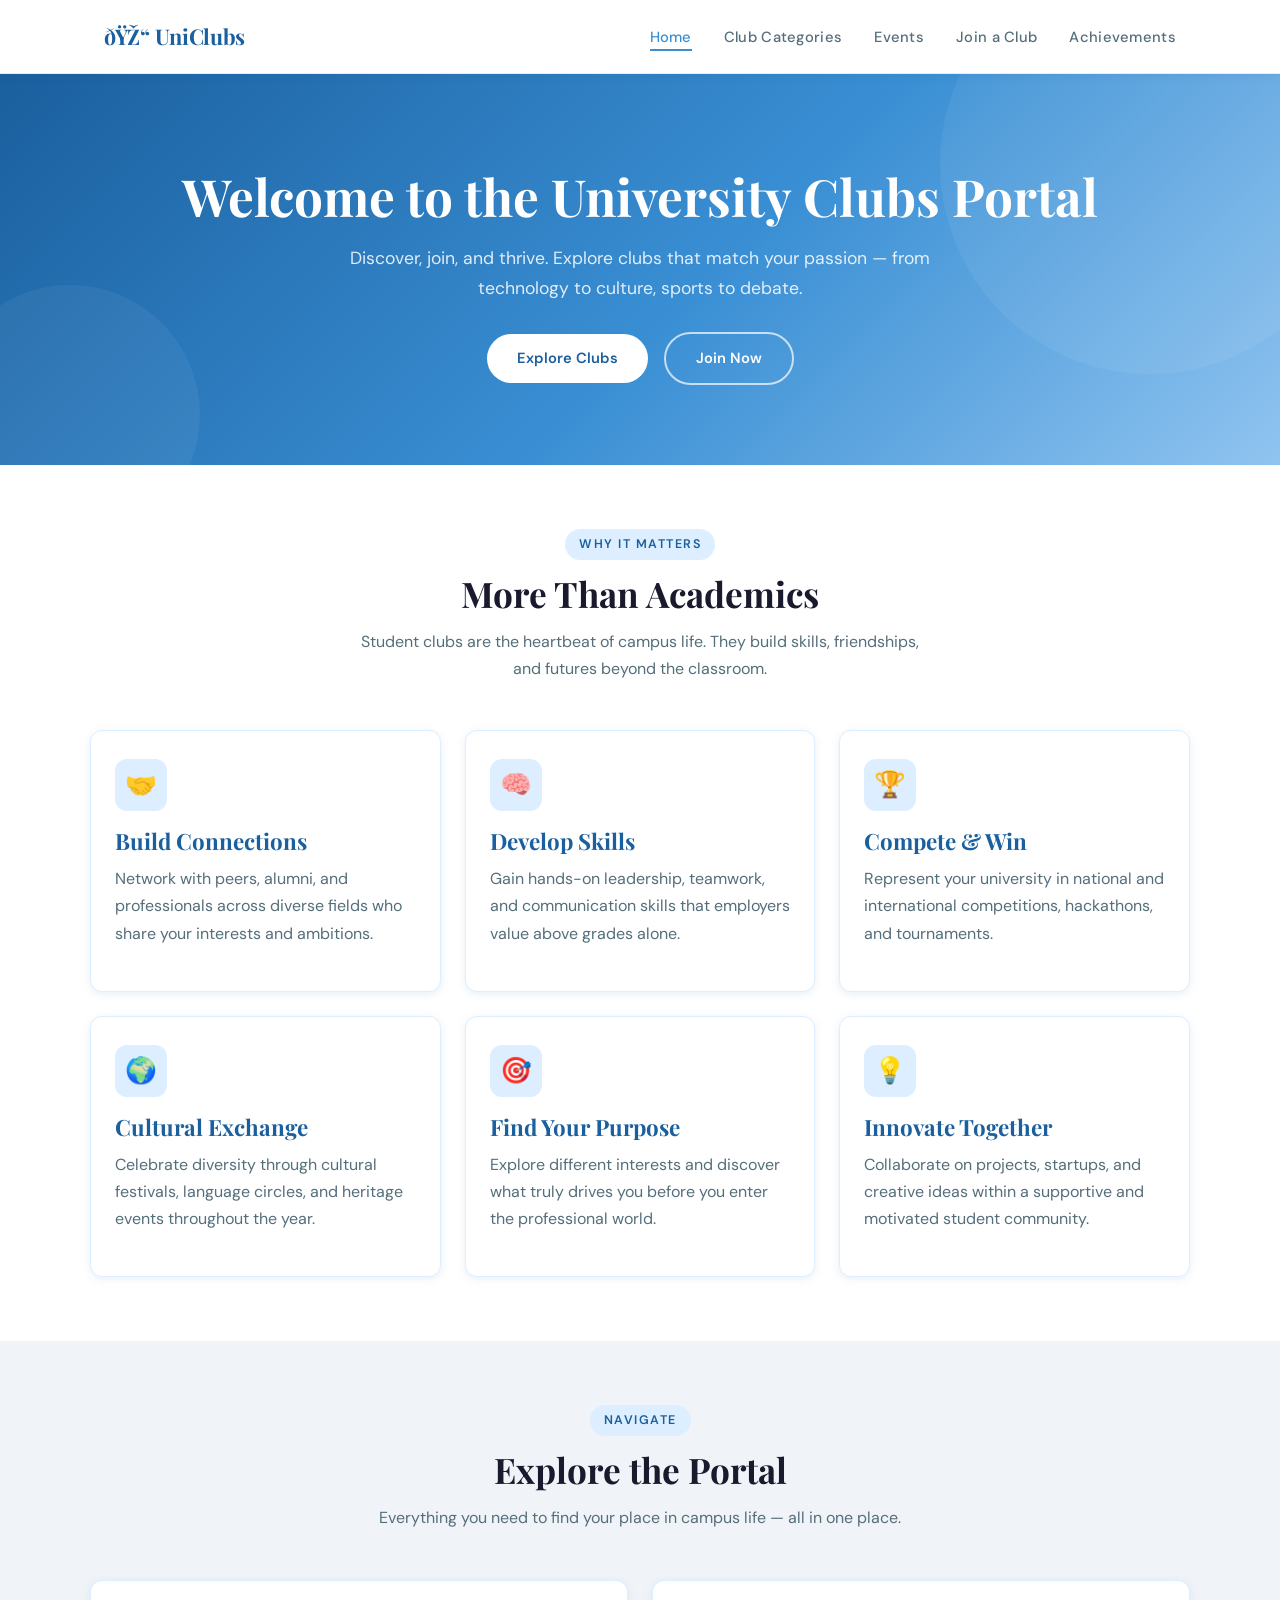
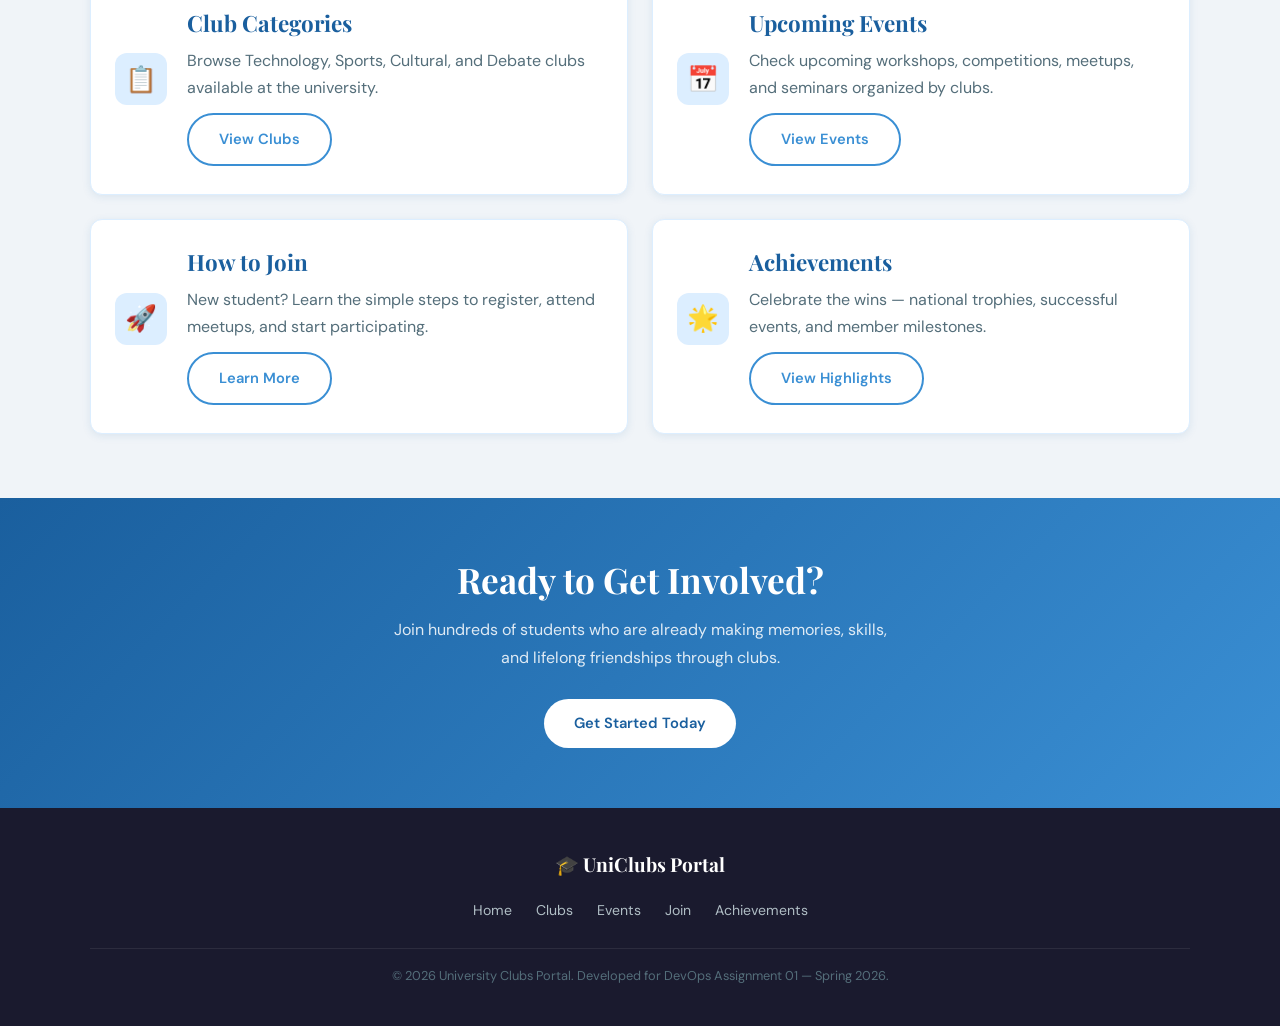
==== src/index.html @ cc7fb1be "Merge pull request #10 from DevOps-SEG2/develop Develop" ====
<!DOCTYPE html>
<html lang="en">
<head>
  <meta charset="UTF-8" />
  <meta name="viewport" content="width=device-width, initial-scale=1.0" />
  <title>Home â€” University Clubs Portal</title>
  <link rel="stylesheet" href="../styles/styles.css" />
</head>
<body>

  <!-- ========== HEADER / NAV ========== -->
  <header>
    <nav>
      <span class="nav-logo">ðŸŽ“ UniClubs</span>
      <ul class="nav-links">
        <li><a href="index.html" class="active">Home</a></li>
        <li><a href="clubs.html">Club Categories</a></li>
        <li><a href="events.html">Events</a></li>
        <li><a href="join.html">Join a Club</a></li>
        <li><a href="highlights.html">Achievements</a></li>
      </ul>
    </nav>
  </header>

  
  <!-- ========== HERO ========== -->
  <section class="hero">
    <h1>Welcome to the University Clubs Portal</h1>
    <p>Discover, join, and thrive. Explore clubs that match your passion — from technology to culture, sports to debate.</p>
    <a href="clubs.html" class="btn btn-primary">Explore Clubs</a>
    <a href="join.html" class="btn btn-secondary">Join Now</a>
  </section>

  <!-- ========== WHY JOIN ========== -->
  <section class="bg-white">
    <div class="container">
      <div class="section-header">
        <span class="label">Why It Matters</span>
        <h2>More Than Academics</h2>
        <p>Student clubs are the heartbeat of campus life. They build skills, friendships, and futures beyond the classroom.</p>
      </div>

      <div class="grid-3">

        <div class="card">
          <div class="card-icon">🤝</div>
          <h3>Build Connections</h3>
          <p>Network with peers, alumni, and professionals across diverse fields who share your interests and ambitions.</p>
        </div>

        <div class="card">
          <div class="card-icon">🧠</div>
          <h3>Develop Skills</h3>
          <p>Gain hands-on leadership, teamwork, and communication skills that employers value above grades alone.</p>
        </div>

        <div class="card">
          <div class="card-icon">🏆</div>
          <h3>Compete &amp; Win</h3>
          <p>Represent your university in national and international competitions, hackathons, and tournaments.</p>
        </div>

        <div class="card">
          <div class="card-icon">🌍</div>
          <h3>Cultural Exchange</h3>
          <p>Celebrate diversity through cultural festivals, language circles, and heritage events throughout the year.</p>
        </div>

        <div class="card">
          <div class="card-icon">🎯</div>
          <h3>Find Your Purpose</h3>
          <p>Explore different interests and discover what truly drives you before you enter the professional world.</p>
        </div>

        <div class="card">
          <div class="card-icon">💡</div>
          <h3>Innovate Together</h3>
          <p>Collaborate on projects, startups, and creative ideas within a supportive and motivated student community.</p>
        </div>

      </div>
    </div>
  </section>

  <!-- ========== QUICK LINKS ========== -->
  <section class="bg-light">
    <div class="container">
      <div class="section-header">
        <span class="label">Navigate</span>
        <h2>Explore the Portal</h2>
        <p>Everything you need to find your place in campus life — all in one place.</p>
      </div>

      <div class="grid-2">

        <div class="card" style="display:flex;gap:20px;align-items:center;">
          <div class="card-icon" style="min-width:52px;">📋</div>
          <div>
            <h3>Club Categories</h3>
            <p style="margin-bottom:12px;">Browse Technology, Sports, Cultural, and Debate clubs available at the university.</p>
            <a href="clubs.html" class="btn btn-outline">View Clubs</a>
          </div>
        </div>

        <div class="card" style="display:flex;gap:20px;align-items:center;">
          <div class="card-icon" style="min-width:52px;">📅</div>
          <div>
            <h3>Upcoming Events</h3>
            <p style="margin-bottom:12px;">Check upcoming workshops, competitions, meetups, and seminars organized by clubs.</p>
            <a href="events.html" class="btn btn-outline">View Events</a>
          </div>
        </div>

        <div class="card" style="display:flex;gap:20px;align-items:center;">
          <div class="card-icon" style="min-width:52px;">🚀</div>
          <div>
            <h3>How to Join</h3>
            <p style="margin-bottom:12px;">New student? Learn the simple steps to register, attend meetups, and start participating.</p>
            <a href="join.html" class="btn btn-outline">Learn More</a>
          </div>
        </div>

        <div class="card" style="display:flex;gap:20px;align-items:center;">
          <div class="card-icon" style="min-width:52px;">🌟</div>
          <div>
            <h3>Achievements</h3>
            <p style="margin-bottom:12px;">Celebrate the wins — national trophies, successful events, and member milestones.</p>
            <a href="highlights.html" class="btn btn-outline">View Highlights</a>
          </div>
        </div>

      </div>
    </div>
  </section>

  <!-- ========== CTA STRIP ========== -->
  <section class="cta-strip">
    <h2>Ready to Get Involved?</h2>
    <p>Join hundreds of students who are already making memories, skills, and lifelong friendships through clubs.</p>
    <a href="join.html" class="btn btn-primary">Get Started Today</a>
  </section>

  <!-- ========== FOOTER ========== -->
  <footer>
    <div class="footer-inner">
      <span class="footer-logo">🎓 UniClubs Portal</span>
      <ul class="footer-links">
        <li><a href="index.html">Home</a></li>
        <li><a href="clubs.html">Clubs</a></li>
        <li><a href="events.html">Events</a></li>
        <li><a href="join.html">Join</a></li>
        <li><a href="highlights.html">Achievements</a></li>
      </ul>
      <p class="footer-copy">© 2026 University Clubs Portal. Developed for DevOps Assignment 01 — Spring 2026.</p>
    </div>
  </footer>

  
</body>
</html>
---- styles/styles.css ----
/* =============================================
   University Clubs Portal — Shared Stylesheet
   Theme: Light Blue · Grey · White · Black
   ============================================= */

@import url('https://fonts.googleapis.com/css2?family=Playfair+Display:wght@600;700&family=DM+Sans:wght@300;400;500;600&display=swap');

/* ---------- CSS Variables ---------- */
:root {
  --blue-light:    #dceeff;
  --blue-mid:      #90c4f0;
  --blue-accent:   #3a8fd4;
  --blue-deep:     #1a5f9e;
  --grey-light:    #f0f4f8;
  --grey-mid:      #b0bec5;
  --grey-dark:     #546e7a;
  --black:         #1a1a2e;
  --white:         #ffffff;
  --shadow-sm:     0 2px 8px rgba(26,95,158,0.10);
  --shadow-md:     0 6px 24px rgba(26,95,158,0.14);
  --radius:        12px;
  --transition:    0.25s ease;
  --font-display:  'Playfair Display', serif;
  --font-body:     'DM Sans', sans-serif;
}

/* ---------- Reset & Base ---------- */
*, *::before, *::after { box-sizing: border-box; margin: 0; padding: 0; }

html { scroll-behavior: smooth; font-size: 16px; }

body {
  font-family: var(--font-body);
  background-color: var(--grey-light);
  color: var(--black);
  line-height: 1.7;
  min-height: 100vh;
  display: flex;
  flex-direction: column;
}

a { color: var(--blue-accent); text-decoration: none; transition: color var(--transition); }
a:hover { color: var(--blue-deep); }

img { max-width: 100%; display: block; }

/* ---------- Typography ---------- */
h1, h2, h3, h4 {
  font-family: var(--font-display);
  color: var(--black);
  line-height: 1.25;
}

h1 { font-size: clamp(2rem, 5vw, 3.2rem); }
h2 { font-size: clamp(1.5rem, 3.5vw, 2.2rem); }
h3 { font-size: clamp(1.1rem, 2.5vw, 1.4rem); }

p { font-size: 1rem; color: var(--grey-dark); margin-bottom: 1rem; }

/* ---------- Layout Utilities ---------- */
.container {
  width: 90%;
  max-width: 1100px;
  margin: 0 auto;
}

section {
  padding: 64px 0;
}

/* ---------- Header / Nav ---------- */
header {
  background: var(--white);
  border-bottom: 1px solid var(--blue-light);
  box-shadow: var(--shadow-sm);
  position: sticky;
  top: 0;
  z-index: 100;
}

nav {
  display: flex;
  align-items: center;
  justify-content: space-between;
  padding: 18px 5%;
  max-width: 1200px;
  margin: 0 auto;
}

.nav-logo {
  font-family: var(--font-display);
  font-size: 1.35rem;
  color: var(--blue-deep);
  font-weight: 700;
  letter-spacing: -0.3px;
}

.nav-links {
  display: flex;
  gap: 32px;
  list-style: none;
}

.nav-links a {
  font-size: 0.92rem;
  font-weight: 500;
  color: var(--grey-dark);
  letter-spacing: 0.3px;
  transition: color var(--transition);
  position: relative;
  padding-bottom: 4px;
}

.nav-links a::after {
  content: '';
  position: absolute;
  bottom: 0; left: 0;
  width: 0; height: 2px;
  background: var(--blue-accent);
  transition: width var(--transition);
}

.nav-links a:hover,
.nav-links a.active {
  color: var(--blue-accent);
}

.nav-links a:hover::after,
.nav-links a.active::after {
  width: 100%;
}

/* ---------- Hero Banner ---------- */
.hero {
  background: linear-gradient(135deg, var(--blue-deep) 0%, var(--blue-accent) 55%, var(--blue-mid) 100%);
  color: var(--white);
  padding: 90px 5% 80px;
  text-align: center;
  position: relative;
  overflow: hidden;
}

.hero::before {
  content: '';
  position: absolute;
  width: 420px; height: 420px;
  border-radius: 50%;
  background: rgba(255,255,255,0.06);
  top: -120px; right: -80px;
}

.hero::after {
  content: '';
  position: absolute;
  width: 260px; height: 260px;
  border-radius: 50%;
  background: rgba(255,255,255,0.05);
  bottom: -80px; left: -60px;
}

.hero h1 { color: var(--white); margin-bottom: 16px; }
.hero p  { color: rgba(255,255,255,0.85); font-size: 1.1rem; max-width: 600px; margin: 0 auto 28px; }

/* ---------- Buttons ---------- */
.btn {
  display: inline-block;
  padding: 12px 30px;
  border-radius: 50px;
  font-size: 0.92rem;
  font-weight: 600;
  cursor: pointer;
  transition: all var(--transition);
  border: none;
}

.btn-primary {
  background: var(--white);
  color: var(--blue-deep);
}

.btn-primary:hover {
  background: var(--blue-light);
  color: var(--blue-deep);
  transform: translateY(-2px);
  box-shadow: var(--shadow-md);
}

.btn-secondary {
  background: transparent;
  color: var(--white);
  border: 2px solid rgba(255,255,255,0.7);
  margin-left: 12px;
}

.btn-secondary:hover {
  background: rgba(255,255,255,0.15);
  color: var(--white);
  transform: translateY(-2px);
}

.btn-outline {
  background: transparent;
  color: var(--blue-accent);
  border: 2px solid var(--blue-accent);
}

.btn-outline:hover {
  background: var(--blue-accent);
  color: var(--white);
  transform: translateY(-2px);
  box-shadow: var(--shadow-sm);
}

/* ---------- Cards ---------- */
.card {
  background: var(--white);
  border-radius: var(--radius);
  padding: 28px 24px;
  box-shadow: var(--shadow-sm);
  transition: transform var(--transition), box-shadow var(--transition);
  border: 1px solid var(--blue-light);
}

.card:hover {
  transform: translateY(-4px);
  box-shadow: var(--shadow-md);
}

.card-icon {
  width: 52px; height: 52px;
  background: var(--blue-light);
  border-radius: 12px;
  display: flex; align-items: center; justify-content: center;
  font-size: 1.6rem;
  margin-bottom: 16px;
}

.card h3 { margin-bottom: 10px; color: var(--blue-deep); }

/* ---------- Grid Layouts ---------- */
.grid-2 { display: grid; grid-template-columns: repeat(2, 1fr); gap: 24px; }
.grid-3 { display: grid; grid-template-columns: repeat(3, 1fr); gap: 24px; }
.grid-4 { display: grid; grid-template-columns: repeat(4, 1fr); gap: 20px; }

/* ---------- Section Headings ---------- */
.section-header {
  text-align: center;
  margin-bottom: 48px;
}

.section-header .label {
  display: inline-block;
  background: var(--blue-light);
  color: var(--blue-deep);
  font-size: 0.78rem;
  font-weight: 600;
  letter-spacing: 1.5px;
  text-transform: uppercase;
  padding: 5px 14px;
  border-radius: 50px;
  margin-bottom: 12px;
}

.section-header h2 { margin-bottom: 12px; }
.section-header p  { max-width: 560px; margin: 0 auto; }

/* ---------- Badge / Tag ---------- */
.badge {
  display: inline-block;
  background: var(--blue-light);
  color: var(--blue-deep);
  font-size: 0.78rem;
  font-weight: 600;
  padding: 3px 12px;
  border-radius: 50px;
  margin-bottom: 10px;
}

/* ---------- Info / Steps ---------- */
.step {
  display: flex;
  gap: 20px;
  align-items: flex-start;
  background: var(--white);
  border-radius: var(--radius);
  padding: 24px;
  border: 1px solid var(--blue-light);
  box-shadow: var(--shadow-sm);
  transition: transform var(--transition);
}

.step:hover { transform: translateY(-3px); }

.step-number {
  min-width: 42px; height: 42px;
  background: var(--blue-accent);
  color: var(--white);
  border-radius: 50%;
  display: flex; align-items: center; justify-content: center;
  font-weight: 700;
  font-size: 1rem;
}

/* ---------- Table ---------- */
table {
  width: 100%;
  border-collapse: collapse;
  background: var(--white);
  border-radius: var(--radius);
  overflow: hidden;
  box-shadow: var(--shadow-sm);
}

thead {
  background: var(--blue-deep);
  color: var(--white);
}

th, td {
  padding: 14px 18px;
  text-align: left;
  font-size: 0.92rem;
}

tbody tr:nth-child(even) { background: var(--blue-light); }
tbody tr:hover { background: var(--grey-light); }

/* ---------- Achievement / Highlight Card ---------- */
.highlight-card {
  background: var(--white);
  border-left: 5px solid var(--blue-accent);
  border-radius: var(--radius);
  padding: 24px;
  box-shadow: var(--shadow-sm);
  transition: transform var(--transition), box-shadow var(--transition);
}

.highlight-card:hover {
  transform: translateY(-4px);
  box-shadow: var(--shadow-md);
}

.highlight-card .year {
  font-size: 0.8rem;
  color: var(--grey-mid);
  font-weight: 600;
  letter-spacing: 1px;
  text-transform: uppercase;
  margin-bottom: 6px;
}

/* ---------- Call-to-Action Strip ---------- */
.cta-strip {
  background: linear-gradient(135deg, var(--blue-deep), var(--blue-accent));
  color: var(--white);
  text-align: center;
  padding: 60px 5%;
}

.cta-strip h2 { color: var(--white); margin-bottom: 14px; }
.cta-strip p  { color: rgba(255,255,255,0.85); max-width: 520px; margin: 0 auto 28px; }

/* ---------- Footer ---------- */
footer {
  background: var(--black);
  color: var(--grey-mid);
  padding: 40px 5% 24px;
  margin-top: auto;
}

.footer-inner {
  max-width: 1100px;
  margin: 0 auto;
  display: flex;
  flex-direction: column;
  align-items: center;
  gap: 16px;
  text-align: center;
}

.footer-logo {
  font-family: var(--font-display);
  color: var(--white);
  font-size: 1.2rem;
  font-weight: 700;
}

.footer-links {
  display: flex;
  gap: 24px;
  list-style: none;
}

.footer-links a {
  color: var(--grey-mid);
  font-size: 0.88rem;
  transition: color var(--transition);
}

.footer-links a:hover { color: var(--blue-mid); }

.footer-copy {
  font-size: 0.8rem;
  color: var(--grey-dark);
  border-top: 1px solid rgba(255,255,255,0.08);
  width: 100%;
  padding-top: 16px;
  margin-top: 8px;
}

/* ---------- Utility ---------- */
.text-center { text-align: center; }
.mt-8 { margin-top: 8px; }
.mt-16 { margin-top: 16px; }
.mt-24 { margin-top: 24px; }
.mb-24 { margin-bottom: 24px; }
.bg-white { background: var(--white); }
.bg-light { background: var(--grey-light); }
.bg-blue-light { background: var(--blue-light); }

/* ---------- Media Queries (Responsive) ---------- */
@media (max-width: 900px) {
  .grid-4 { grid-template-columns: repeat(2, 1fr); }
  .grid-3 { grid-template-columns: repeat(2, 1fr); }
}

@media (max-width: 640px) {
  .grid-4,
  .grid-3,
  .grid-2 { grid-template-columns: 1fr; }

  .nav-links { gap: 16px; }

  .btn-secondary { margin-left: 0; margin-top: 10px; }

  .hero { padding: 60px 5% 52px; }

  nav { flex-wrap: wrap; gap: 12px; }
}

@media (max-width: 480px) {
  .nav-links {
    flex-wrap: wrap;
    justify-content: center;
    gap: 10px;
  }

  h1 { font-size: 1.8rem; }
  h2 { font-size: 1.4rem; }
}
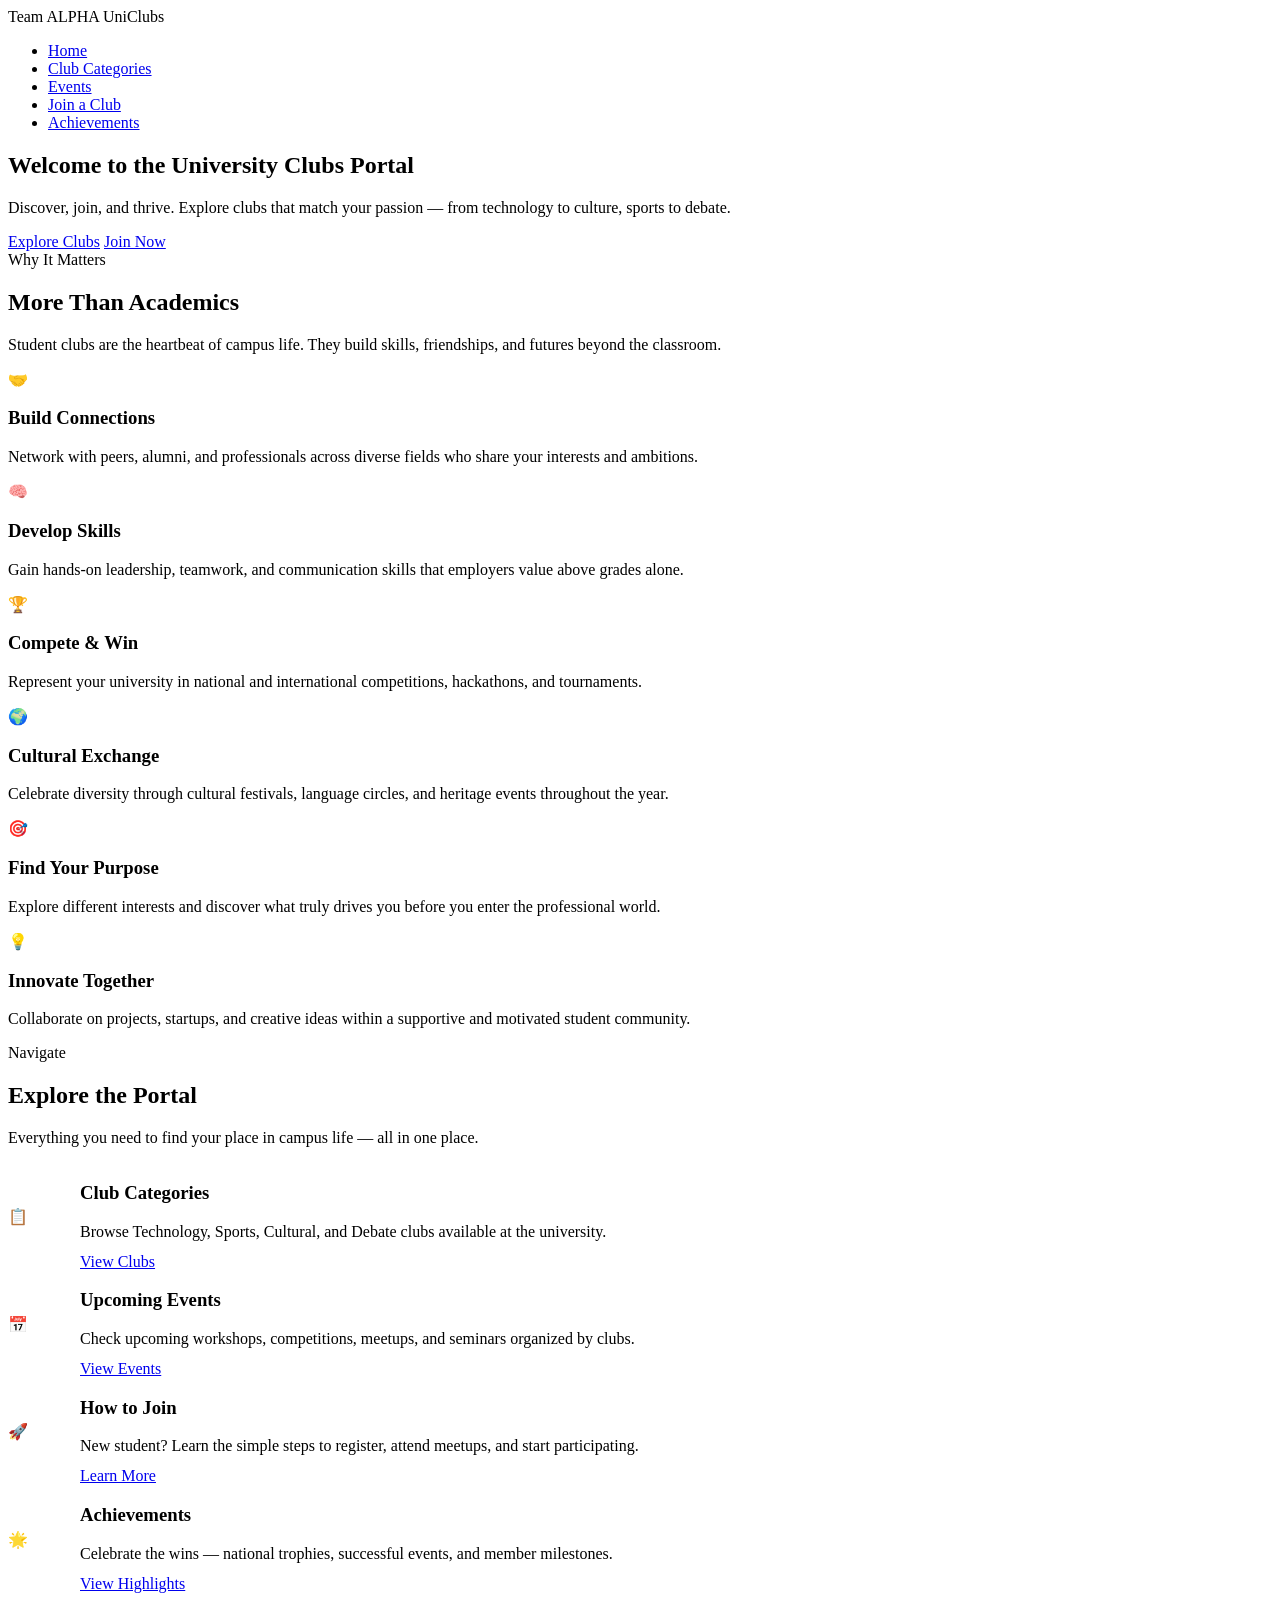
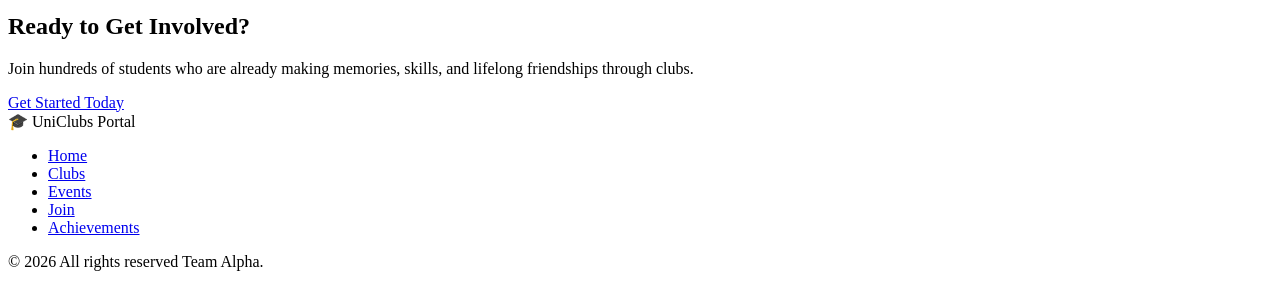
==== commit e10431d6: "Made a few enhancements." ====
--- a/src/index.html
+++ b/src/index.html
@@ -11,7 +11,7 @@
   <!-- ========== HEADER / NAV ========== -->
   <header>
     <nav>
-      <span class="nav-logo">ðŸŽ“ UniClubs</span>
+      <span class="nav-logo">Team ALPHA UniClubs</span>
       <ul class="nav-links">
         <li><a href="index.html" class="active">Home</a></li>
         <li><a href="clubs.html">Club Categories</a></li>
@@ -151,9 +151,7 @@
         <li><a href="join.html">Join</a></li>
         <li><a href="highlights.html">Achievements</a></li>
       </ul>
-      <p class="footer-copy">© 2026 University Clubs Portal. Developed for DevOps Assignment 01 — Spring 2026.</p>
-    </div>
-  </footer>
+     <p class="footer-copy">© 2026 All rights reserved Team Alpha.</p>
 
   
 </body>
